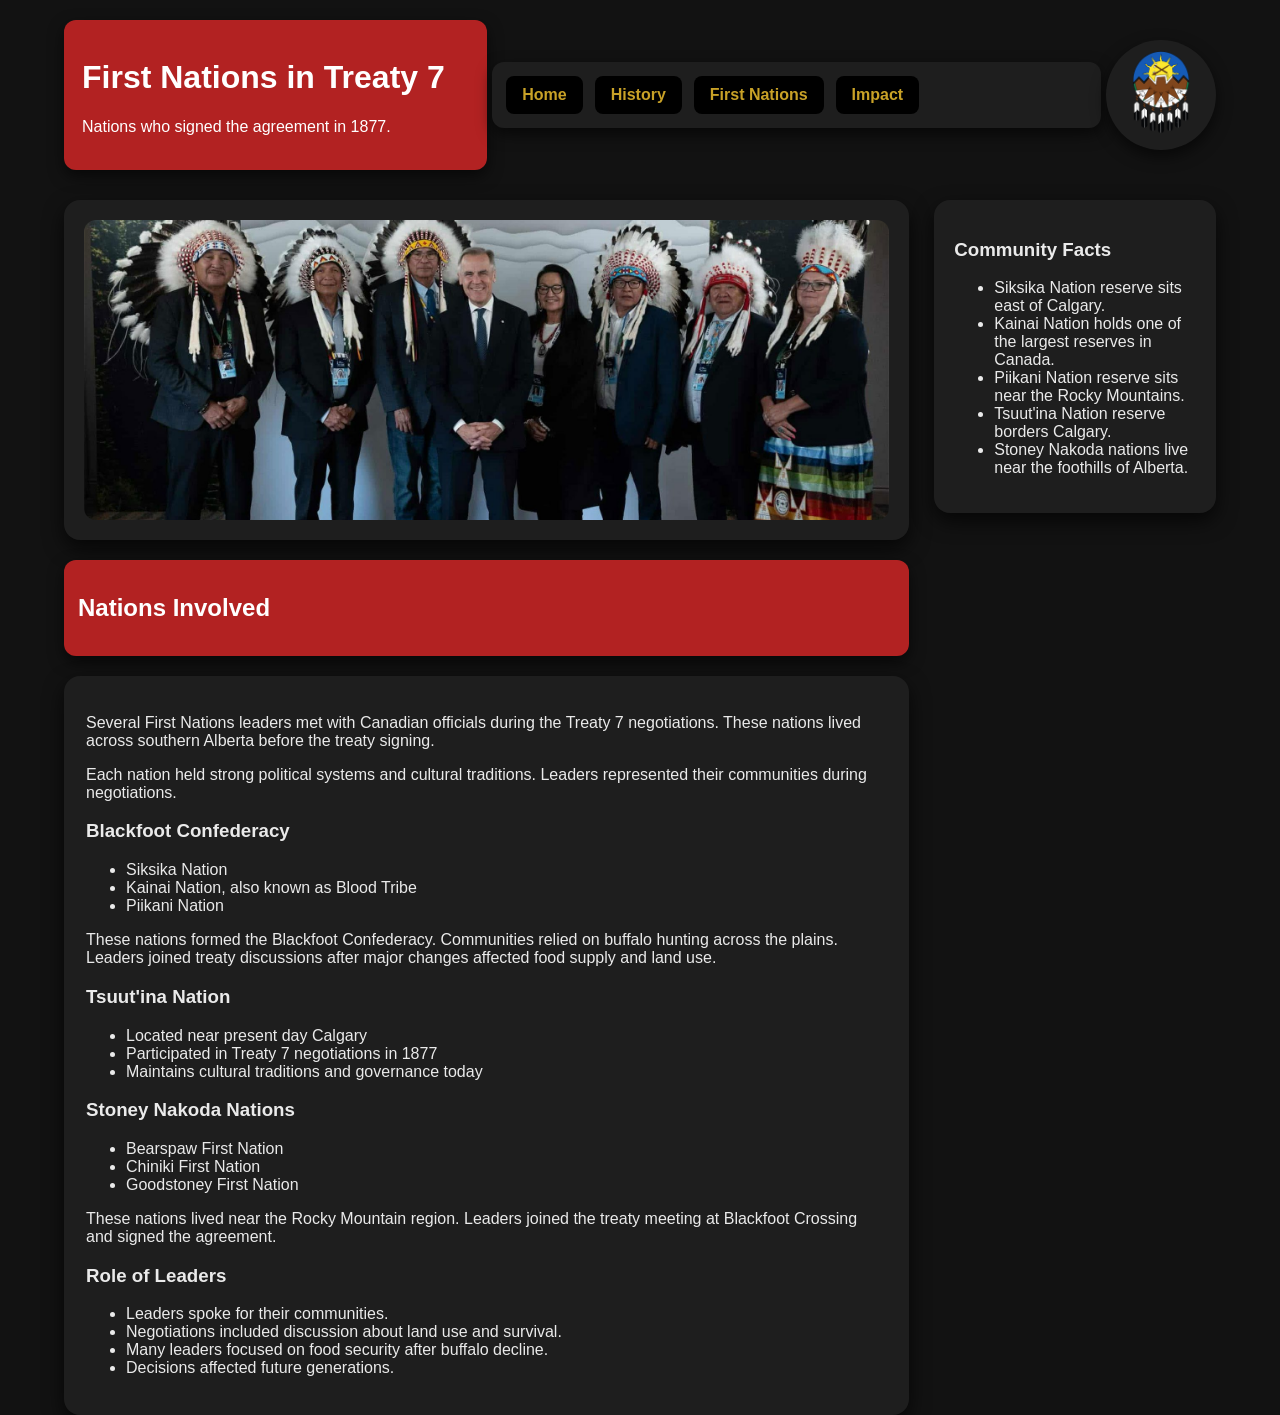
==== firstnations.html @ 76347c0f "hello" ====
<!DOCTYPE html>
<html>
<head>
    <title>Treaty 7 First Nations</title>
    <link rel="stylesheet" href="style-sheet.css">
    <style>
        .banner{
            height: 300px;
            margin-bottom: 20px;
        }
        </style>
</head>

<body>

<div class="container">

    <header class="top">

        <div class="heading">
            <h1>First Nations in Treaty 7</h1>
            <p>Nations who signed the agreement in 1877.</p>
        </div>

        <nav class="nav">
            <a href="index.html">Home</a>
            <a href="history.html">History</a>
            <a href="firstnations.html">First Nations</a>
            <a href="#">Impact</a>
        </nav>

        <div class="logo">
            <img src="images/treaty7logo.png" alt="Logo Image" id="logo">
        </div>

    </header>

    <div class="main">

        <div class="left">

            <div class="banner">
                <img src="images/treaty7leaders.jpg" alt="Banner Image" id="banner">
            </div>

            <div class="subheading">
                <h2>Nations Involved</h2>
            </div>

            <div class="info">

                <p>
                Several First Nations leaders met with Canadian officials during the Treaty 7 negotiations. 
                These nations lived across southern Alberta before the treaty signing.
                </p>

                <p>
                Each nation held strong political systems and cultural traditions. 
                Leaders represented their communities during negotiations.
                </p>

                <h3>Blackfoot Confederacy</h3>

                <ul>
                    <li>Siksika Nation</li>
                    <li>Kainai Nation, also known as Blood Tribe</li>
                    <li>Piikani Nation</li>
                </ul>

                <p>
                These nations formed the Blackfoot Confederacy. 
                Communities relied on buffalo hunting across the plains. 
                Leaders joined treaty discussions after major changes affected food supply and land use.
                </p>

                <h3>Tsuut'ina Nation</h3>

                <ul>
                    <li>Located near present day Calgary</li>
                    <li>Participated in Treaty 7 negotiations in 1877</li>
                    <li>Maintains cultural traditions and governance today</li>
                </ul>

                <h3>Stoney Nakoda Nations</h3>

                <ul>
                    <li>Bearspaw First Nation</li>
                    <li>Chiniki First Nation</li>
                    <li>Goodstoney First Nation</li>
                </ul>

                <p>
                These nations lived near the Rocky Mountain region. 
                Leaders joined the treaty meeting at Blackfoot Crossing and signed the agreement.
                </p>

                <h3>Role of Leaders</h3>

                <ul>
                    <li>Leaders spoke for their communities.</li>
                    <li>Negotiations included discussion about land use and survival.</li>
                    <li>Many leaders focused on food security after buffalo decline.</li>
                    <li>Decisions affected future generations.</li>
                </ul>

            </div>

        </div>

        <aside class="sidebar">

            <div class="funfacts">

                <h3>Community Facts</h3>

                <ul>
                    <li>Siksika Nation reserve sits east of Calgary.</li>
                    <li>Kainai Nation holds one of the largest reserves in Canada.</li>
                    <li>Piikani Nation reserve sits near the Rocky Mountains.</li>
                    <li>Tsuut'ina Nation reserve borders Calgary.</li>
                    <li>Stoney Nakoda nations live near the foothills of Alberta.</li>
                </ul>

            </div>

        </aside>

    </div>

</div>

</body>
</html>
---- style-sheet.css ----
body
{
    margin: 0;
    font-family: Arial, sans-serif;
    background-color: #121212;
    color: #EAEAEA;
}

.container
{
    width: 90%;
    margin: auto;
}

/* top layout */

.top
{
    display: flex;
    align-items: center;
    justify-content: space-between;
    margin-top: 20px;
}

.heading
{
    background-color: #B22222;
    color: white;
    padding: 18px;
    border-radius: 12px;
    box-shadow: 0 6px 15px rgba(0,0,0,0.6);
    flex: 2;
    transition: transform 0.3s;
}

.heading:hover
{
    transform: translateY(-3px);
}

/* navigation buttons */

.nav
{
    background-color: #1E1E1E;
    padding: 14px;
    border-radius: 12px;
    flex: 3;
    display: flex;
    gap: 12px;
    box-shadow: 0 6px 15px rgba(0,0,0,0.6);
    margin-left: 5px;
}

.nav a
{
    background-color: #000000;
    color: #C9A227;
    padding: 10px 16px;
    border-radius: 8px;
    text-decoration: none;
    font-weight: bold;
    transition: transform 0.2s, background-color 0.2s;
}

.nav a:hover
{
    background-color: #B22222;
    transform: scale(1.1);
    color: white;
}

/* logo */

.logo
{
    background-color: #1E1E1E;
    width: 110px;
    height: 110px;
    border-radius: 50%;
    display: flex;
    align-items: center;
    justify-content: center;
    box-shadow: 0 6px 15px rgba(0,0,0,0.6);
    transition: transform 0.3s;
    margin-left: 5px;
}
#logo
{
    width: 60px;
}

.logo:hover
{
    transform: scale(1.05);
}

.main{
        display: flex;
        margin-top: 30px;
    }

    .left{
        flex: 3;
    }

    .banner{
        background-color: #1E1E1E;
        height: 220px;
        border-radius: 16px;
        padding: 20px;
        margin-bottom: 25px;
        box-shadow: 0 8px 20px rgba(0,0,0,0.7);
        transition: transform 0.3s;
    }
    #banner{
        width: 100%;
        height: 100%;
        object-fit: cover;
        border-radius: 12px;
    }

    .banner:hover{
        transform: translateY(-4px);
    }

    .subheading{
        background-color: #B22222;
        color: white;
        padding: 14px;
        border-radius: 12px;
        margin-bottom: 20px;
        box-shadow: 0 6px 15px rgba(0,0,0,0.6);
    }

    .info{
        background-color: #1E1E1E;
        padding: 22px;
        border-radius: 16px;
        box-shadow: 0 8px 20px rgba(0,0,0,0.7);
    }

    /* sidebar */

    .sidebar{
        flex: 1;
        margin-left: 25px;
    }

    .funfacts{
        background-color: #1E1E1E;
        padding: 20px;
        border-radius: 16px;
        box-shadow: 0 8px 20px rgba(0,0,0,0.7);
        transition: transform 0.3s;
    }

    .funfacts:hover{
        transform: translateY(-4px);
    }
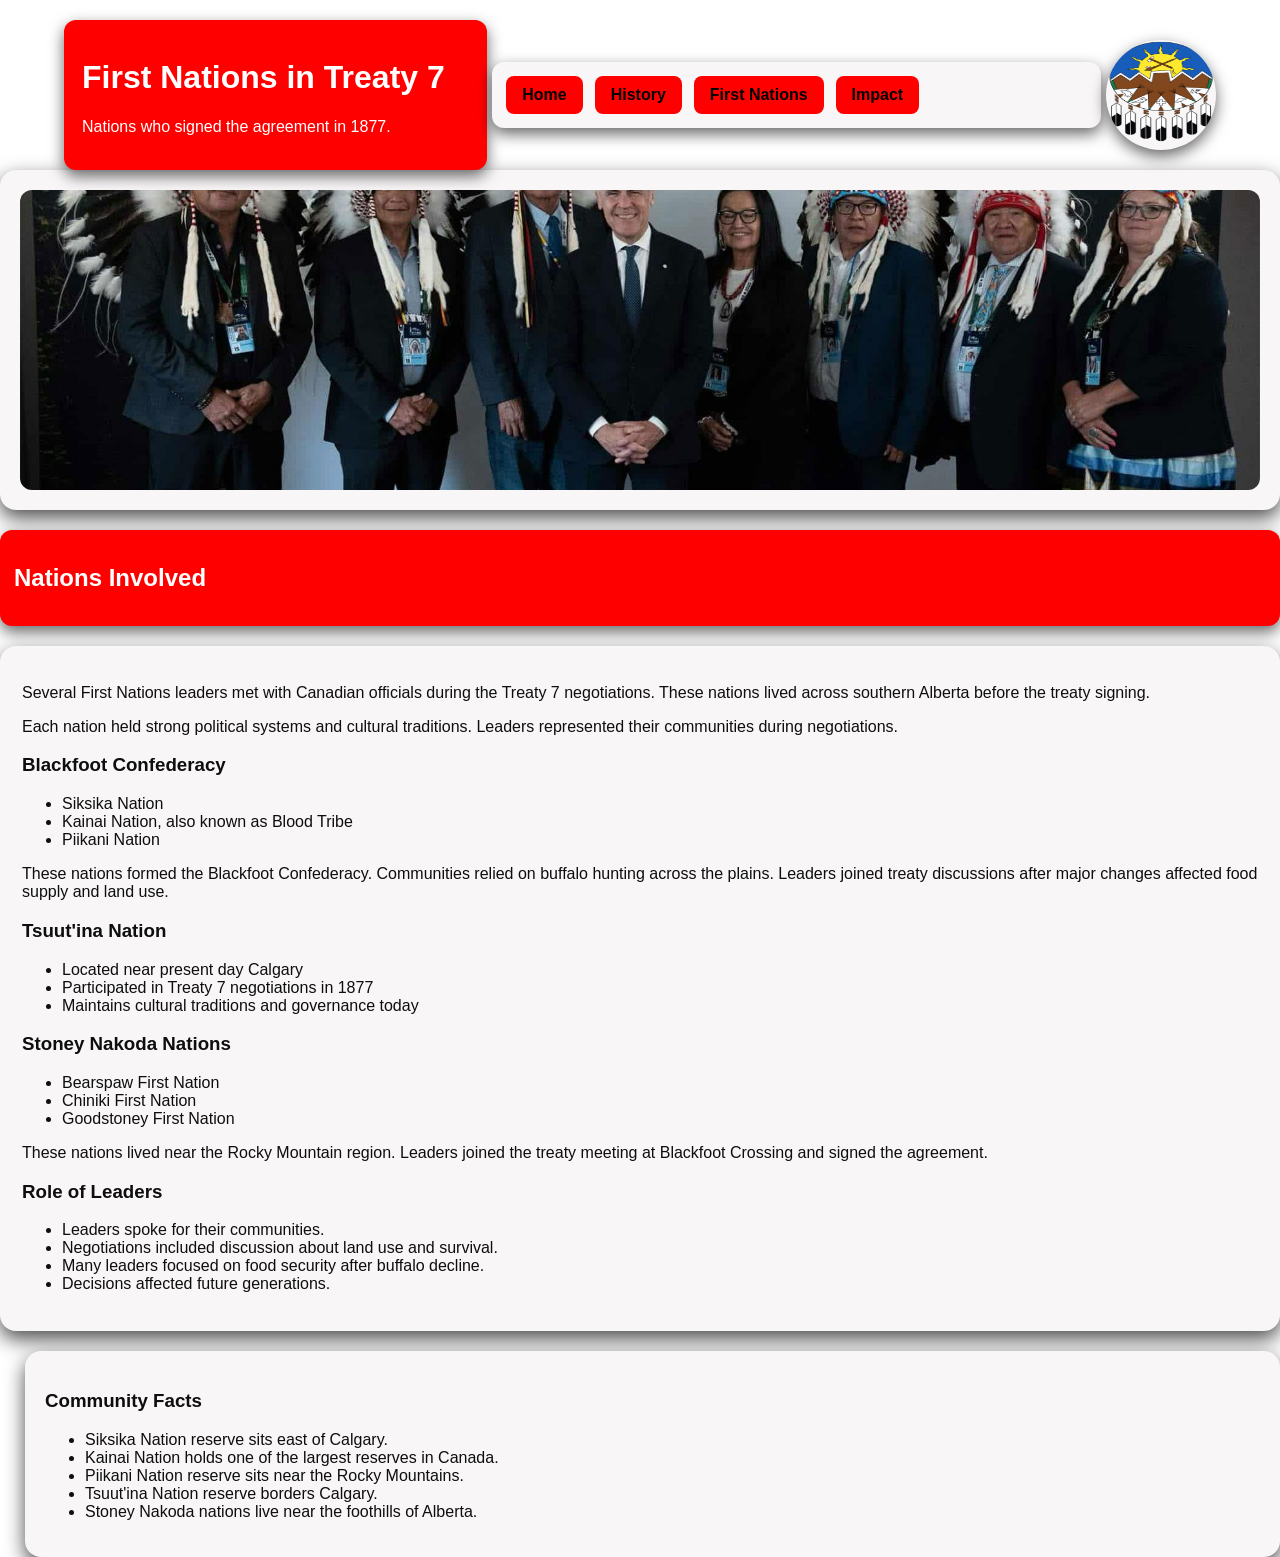
==== commit 7a29dbc0: "hardman's recomedation" ====
--- a/firstnations.html
+++ b/firstnations.html
@@ -1,133 +1,129 @@
-<!DOCTYPE html>
+<!doctype html>
 <html>
-<head>
+  <head>
+    <meta charset="UTF-8" />
+    <meta name="viewport" content="width=device-width, initial-scale=1.0" />
     <title>Treaty 7 First Nations</title>
-    <link rel="stylesheet" href="style-sheet.css">
+    <link rel="stylesheet" href="style-sheet.css" />
     <style>
-        .banner{
-            height: 300px;
-            margin-bottom: 20px;
-        }
-        </style>
-</head>
+      .banner {
+        height: 300px;
+        margin-bottom: 20px;
+      }
+    </style>
+  </head>
 
-<body>
-
-<div class="container">
-
-    <header class="top">
-
+  <body>
+    <div class="container">
+      <header class="top">
         <div class="heading">
-            <h1>First Nations in Treaty 7</h1>
-            <p>Nations who signed the agreement in 1877.</p>
+          <h1>First Nations in Treaty 7</h1>
+          <p>Nations who signed the agreement in 1877.</p>
         </div>
 
         <nav class="nav">
-            <a href="index.html">Home</a>
-            <a href="history.html">History</a>
-            <a href="firstnations.html">First Nations</a>
-            <a href="#">Impact</a>
+          <a href="index.html">Home</a>
+          <a href="history.html">History</a>
+          <a href="firstnations.html">First Nations</a>
+          <a href="#">Impact</a>
         </nav>
 
         <div class="logo">
-            <img src="images/treaty7logo.png" alt="Logo Image" id="logo">
+          <img src="images/treaty7logo.png" alt="Logo Image" id="logo" />
         </div>
+      </header>
 
-    </header>
+      <div class="main">
+        <div class="left">
+          <div class="banner">
+            <img
+              src="images/treaty7leaders.jpg"
+              alt="Banner Image"
+              id="banner" />
+          </div>
 
-    <div class="main">
+          <div class="subheading">
+            <h2>Nations Involved</h2>
+          </div>
 
-        <div class="left">
+          <div class="info">
+            <p>
+              Several First Nations leaders met with Canadian officials during
+              the Treaty 7 negotiations. These nations lived across southern
+              Alberta before the treaty signing.
+            </p>
 
-            <div class="banner">
-                <img src="images/treaty7leaders.jpg" alt="Banner Image" id="banner">
-            </div>
+            <p>
+              Each nation held strong political systems and cultural traditions.
+              Leaders represented their communities during negotiations.
+            </p>
 
-            <div class="subheading">
-                <h2>Nations Involved</h2>
-            </div>
+            <h3>Blackfoot Confederacy</h3>
 
-            <div class="info">
+            <ul>
+              <li>Siksika Nation</li>
+              <li>Kainai Nation, also known as Blood Tribe</li>
+              <li>Piikani Nation</li>
+            </ul>
 
-                <p>
-                Several First Nations leaders met with Canadian officials during the Treaty 7 negotiations. 
-                These nations lived across southern Alberta before the treaty signing.
-                </p>
+            <p>
+              These nations formed the Blackfoot Confederacy. Communities relied
+              on buffalo hunting across the plains. Leaders joined treaty
+              discussions after major changes affected food supply and land use.
+            </p>
 
-                <p>
-                Each nation held strong political systems and cultural traditions. 
-                Leaders represented their communities during negotiations.
-                </p>
+            <h3>Tsuut'ina Nation</h3>
 
-                <h3>Blackfoot Confederacy</h3>
+            <ul>
+              <li>Located near present day Calgary</li>
+              <li>Participated in Treaty 7 negotiations in 1877</li>
+              <li>Maintains cultural traditions and governance today</li>
+            </ul>
 
-                <ul>
-                    <li>Siksika Nation</li>
-                    <li>Kainai Nation, also known as Blood Tribe</li>
-                    <li>Piikani Nation</li>
-                </ul>
+            <h3>Stoney Nakoda Nations</h3>
 
-                <p>
-                These nations formed the Blackfoot Confederacy. 
-                Communities relied on buffalo hunting across the plains. 
-                Leaders joined treaty discussions after major changes affected food supply and land use.
-                </p>
+            <ul>
+              <li>Bearspaw First Nation</li>
+              <li>Chiniki First Nation</li>
+              <li>Goodstoney First Nation</li>
+            </ul>
 
-                <h3>Tsuut'ina Nation</h3>
+            <p>
+              These nations lived near the Rocky Mountain region. Leaders joined
+              the treaty meeting at Blackfoot Crossing and signed the agreement.
+            </p>
 
-                <ul>
-                    <li>Located near present day Calgary</li>
-                    <li>Participated in Treaty 7 negotiations in 1877</li>
-                    <li>Maintains cultural traditions and governance today</li>
-                </ul>
+            <h3>Role of Leaders</h3>
 
-                <h3>Stoney Nakoda Nations</h3>
-
-                <ul>
-                    <li>Bearspaw First Nation</li>
-                    <li>Chiniki First Nation</li>
-                    <li>Goodstoney First Nation</li>
-                </ul>
-
-                <p>
-                These nations lived near the Rocky Mountain region. 
-                Leaders joined the treaty meeting at Blackfoot Crossing and signed the agreement.
-                </p>
-
-                <h3>Role of Leaders</h3>
-
-                <ul>
-                    <li>Leaders spoke for their communities.</li>
-                    <li>Negotiations included discussion about land use and survival.</li>
-                    <li>Many leaders focused on food security after buffalo decline.</li>
-                    <li>Decisions affected future generations.</li>
-                </ul>
-
-            </div>
-
+            <ul>
+              <li>Leaders spoke for their communities.</li>
+              <li>
+                Negotiations included discussion about land use and survival.
+              </li>
+              <li>
+                Many leaders focused on food security after buffalo decline.
+              </li>
+              <li>Decisions affected future generations.</li>
+            </ul>
+          </div>
         </div>
 
         <aside class="sidebar">
+          <div class="funfacts">
+            <h3>Community Facts</h3>
 
-            <div class="funfacts">
-
-                <h3>Community Facts</h3>
-
-                <ul>
-                    <li>Siksika Nation reserve sits east of Calgary.</li>
-                    <li>Kainai Nation holds one of the largest reserves in Canada.</li>
-                    <li>Piikani Nation reserve sits near the Rocky Mountains.</li>
-                    <li>Tsuut'ina Nation reserve borders Calgary.</li>
-                    <li>Stoney Nakoda nations live near the foothills of Alberta.</li>
-                </ul>
-
-            </div>
-
+            <ul>
+              <li>Siksika Nation reserve sits east of Calgary.</li>
+              <li>
+                Kainai Nation holds one of the largest reserves in Canada.
+              </li>
+              <li>Piikani Nation reserve sits near the Rocky Mountains.</li>
+              <li>Tsuut'ina Nation reserve borders Calgary.</li>
+              <li>Stoney Nakoda nations live near the foothills of Alberta.</li>
+            </ul>
+          </div>
         </aside>
-
+      </div>
     </div>
-
-</div>
-
-</body>
+  </body>
 </html>
--- a/style-sheet.css
+++ b/style-sheet.css
@@ -1,161 +1,175 @@
-body
-{
-    margin: 0;
-    font-family: Arial, sans-serif;
-    background-color: #121212;
-    color: #EAEAEA;
+/* Reset default browser margin and set global styles */
+body {
+  margin: 0; /* Removes default page margin */
+  font-family: Arial, sans-serif; /* Sets the font for the whole site */
+  background-color: oklch(
+    100% 0.00011 271.152
+  ); /* Dark background for night mode look */
+  color: #0e0e0e; /* Light text color for contrast */
 }
 
-.container
-{
-    width: 90%;
-    margin: auto;
+/* Main page container */
+header,
+main {
+  width: 90%; /* Makes content slightly narrower than full screen */
+  margin: auto; /* Centers the container horizontally */
 }
 
-/* top layout */
+/* ===== TOP SECTION LAYOUT ===== */
 
-.top
-{
-    display: flex;
-    align-items: center;
-    justify-content: space-between;
-    margin-top: 20px;
+.top {
+  display: flex; /* Uses flexbox layout */
+  align-items: center; /* Vertically centers items */
+  justify-content: space-between; /* Spaces items evenly */
+  margin-top: 20px; /* Adds space above the top section */
 }
 
-.heading
-{
-    background-color: #B22222;
-    color: white;
-    padding: 18px;
-    border-radius: 12px;
-    box-shadow: 0 6px 15px rgba(0,0,0,0.6);
-    flex: 2;
-    transition: transform 0.3s;
+/* Website title/header box */
+.heading {
+  background-color: #ff0000; /* Dark red background */
+  color: white; /* White text */
+  padding: 18px; /* Space inside the box */
+  border-radius: 12px; /* Rounded corners */
+  box-shadow: 0 6px 15px rgba(0, 0, 0, 0.6); /* Shadow for depth */
+  flex: 2; /* Takes 2 parts of the flex layout */
+  transition: transform 0.3s; /* Smooth hover animation */
 }
 
-.heading:hover
-{
-    transform: translateY(-3px);
+/* Small hover lift effect */
+.heading:hover {
+  transform: translateY(-3px); /* Moves box slightly upward */
 }
 
-/* navigation buttons */
+/* ===== NAVIGATION BAR ===== */
 
-.nav
-{
-    background-color: #1E1E1E;
-    padding: 14px;
-    border-radius: 12px;
-    flex: 3;
-    display: flex;
-    gap: 12px;
-    box-shadow: 0 6px 15px rgba(0,0,0,0.6);
-    margin-left: 5px;
+.nav {
+  background-color: #f8f6f6; /* Dark grey background */
+  padding: 14px; /* Space inside nav bar */
+  border-radius: 12px; /* Rounded corners */
+  flex: 3; /* Takes more space than heading */
+  display: flex; /* Flex layout for buttons */
+  gap: 12px; /* Space between buttons */
+  box-shadow: 0 6px 15px rgba(0, 0, 0, 0.6); /* Shadow */
+  margin-left: 5px; /* Small gap from heading */
 }
 
-.nav a
-{
-    background-color: #000000;
-    color: #C9A227;
-    padding: 10px 16px;
-    border-radius: 8px;
-    text-decoration: none;
-    font-weight: bold;
-    transition: transform 0.2s, background-color 0.2s;
+/* Navigation links styled like buttons */
+.nav a {
+  background-color: #ff0000; /* Black button background */
+  color: #000000; /* Gold text color */
+  padding: 10px 16px; /* Button size */
+  border-radius: 8px; /* Rounded button edges */
+  text-decoration: none; /* Removes underline */
+  font-weight: bold; /* Bold text */
+  transition:
+    transform 0.2s,
+    background-color 0.2s; /* Smooth animation */
 }
 
-.nav a:hover
-{
-    background-color: #B22222;
-    transform: scale(1.1);
-    color: white;
+/* Button hover effect */
+.nav a:hover {
+  background-color: #b22222; /* Turns red on hover */
+  transform: scale(1.1); /* Slight enlargement */
+  color: rgb(255, 255, 255); /* Text turns white */
 }
 
-/* logo */
+/* ===== LOGO STYLING ===== */
 
-.logo
-{
-    background-color: #1E1E1E;
-    width: 110px;
-    height: 110px;
-    border-radius: 50%;
-    display: flex;
-    align-items: center;
-    justify-content: center;
-    box-shadow: 0 6px 15px rgba(0,0,0,0.6);
-    transition: transform 0.3s;
-    margin-left: 5px;
-}
-#logo
-{
-    width: 60px;
+#logo {
+  background-color: #f8f6f6; /* Dark circle background */
+  width: 110px; /* Circle width */
+  height: 110px; /* Circle height */
+  border-radius: 50%; /* Makes it a circle */
+  display: flex; /* Flexbox for centering logo */
+  align-items: center; /* Vertical center */
+  justify-content: center; /* Horizontal center */
+  box-shadow: 0 6px 15px rgba(0, 0, 0, 0.6); /* Shadow */
+  transition: transform 0.3s; /* Smooth hover animation */
+  margin-left: 5px; /* Space from nav */
 }
 
-.logo:hover
-{
-    transform: scale(1.05);
+/* Actual image inside logo circle */
+#logo img {
+  width: 60px; /* Logo image size */
 }
 
-.main{
-        display: flex;
-        margin-top: 30px;
-    }
+/* Logo hover effect */
+#logo:hover {
+  transform: scale(1.05); /* Slight zoom when hovered */
+}
 
-    .left{
-        flex: 3;
-    }
+/* ===== MAIN CONTENT LAYOUT ===== */
 
-    .banner{
-        background-color: #1E1E1E;
-        height: 220px;
-        border-radius: 16px;
-        padding: 20px;
-        margin-bottom: 25px;
-        box-shadow: 0 8px 20px rgba(0,0,0,0.7);
-        transition: transform 0.3s;
-    }
-    #banner{
-        width: 100%;
-        height: 100%;
-        object-fit: cover;
-        border-radius: 12px;
-    }
+main {
+  display: flex; /* Creates two-column layout */
+  margin-top: 30px; /* Space above main content */
+}
 
-    .banner:hover{
-        transform: translateY(-4px);
-    }
+/* Left content area */
+.left {
+  flex: 3; /* Takes most of the page width */
+}
 
-    .subheading{
-        background-color: #B22222;
-        color: white;
-        padding: 14px;
-        border-radius: 12px;
-        margin-bottom: 20px;
-        box-shadow: 0 6px 15px rgba(0,0,0,0.6);
-    }
+/* Banner section */
+.banner {
+  background-color: #f8f6f6; /* Dark background */
+  height: 220px; /* Fixed height */
+  border-radius: 16px; /* Rounded corners */
+  padding: 20px; /* Space inside */
+  margin-bottom: 25px; /* Space below banner */
+  box-shadow: 0 8px 20px rgba(0, 0, 0, 0.7); /* Deep shadow */
+  transition: transform 0.3s; /* Hover animation */
+}
 
-    .info{
-        background-color: #1E1E1E;
-        padding: 22px;
-        border-radius: 16px;
-        box-shadow: 0 8px 20px rgba(0,0,0,0.7);
-    }
+/* Banner image settings */
+#banner {
+  width: 100%; /* Makes image fill container */
+  height: 100%; /* Matches container height */
+  object-fit: cover; /* Crops image properly */
+  border-radius: 12px; /* Rounded edges */
+}
 
-    /* sidebar */
+/* Banner hover effect */
+.banner:hover {
+  transform: translateY(-4px); /* Slight lift */
+}
 
-    .sidebar{
-        flex: 1;
-        margin-left: 25px;
-    }
+/* Subheading boxes */
+.subheading {
+  background-color: #ff0000; /* Red header */
+  color: white; /* White text */
+  padding: 14px; /* Inner spacing */
+  border-radius: 12px; /* Rounded edges */
+  margin-bottom: 20px; /* Space below */
+  box-shadow: 0 6px 15px rgba(0, 0, 0, 0.6); /* Shadow */
+}
 
-    .funfacts{
-        background-color: #1E1E1E;
-        padding: 20px;
-        border-radius: 16px;
-        box-shadow: 0 8px 20px rgba(0,0,0,0.7);
-        transition: transform 0.3s;
-    }
+/* Information content section */
+.info {
+  background-color: #f8f6f6; /* Dark background */
+  padding: 22px; /* Inner spacing */
+  border-radius: 16px; /* Rounded edges */
+  box-shadow: 0 8px 20px rgba(0, 0, 0, 0.7); /* Shadow for depth */
+  margin-bottom: 20px;
+}
 
-    .funfacts:hover{
-        transform: translateY(-4px);
-    }
+/* ===== SIDEBAR ===== */
 
+.sidebar {
+  flex: 1; /* Smaller column on the right */
+  margin-left: 25px; /* Space between main content and sidebar */
+}
+
+/* Fun facts card */
+.funfacts {
+  background-color: #f8f6f6; /* Dark background */
+  padding: 20px; /* Inner spacing */
+  border-radius: 16px; /* Rounded corners */
+  box-shadow: 0 8px 20px rgba(0, 0, 0, 0.7); /* Shadow */
+  transition: transform 0.3s; /* Hover animation */
+}
+
+/* Fun facts hover effect */
+.funfacts:hover {
+  transform: translateY(-4px); /* Slight lift */
+}
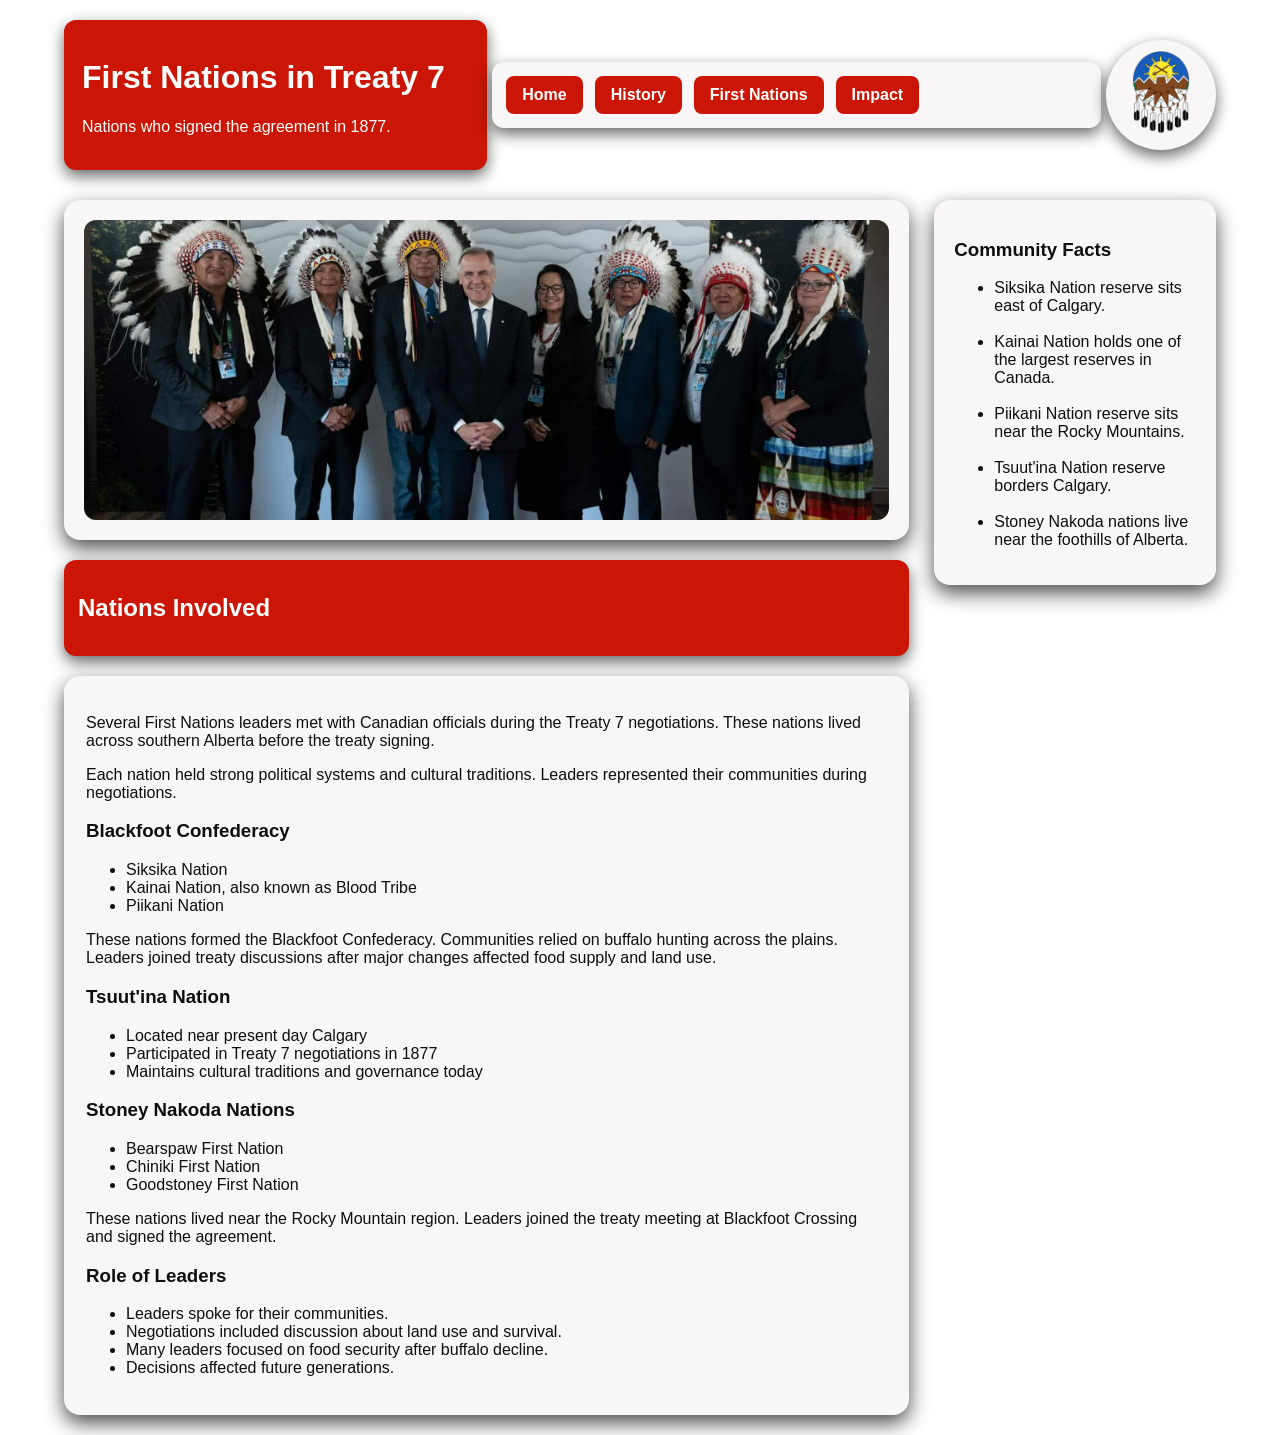
==== commit 35a3a82f: "new fixes" ====
--- a/firstnations.html
+++ b/firstnations.html
@@ -4,7 +4,7 @@
     <meta charset="UTF-8" />
     <meta name="viewport" content="width=device-width, initial-scale=1.0" />
     <title>Treaty 7 First Nations</title>
-    <link rel="stylesheet" href="style-sheet.css" />
+    <link rel="stylesheet" href="styling/style-sheet.css" />
     <style>
       .banner {
         height: 300px;
@@ -14,116 +14,110 @@
   </head>
 
   <body>
-    <div class="container">
-      <header class="top">
-        <div class="heading">
-          <h1>First Nations in Treaty 7</h1>
-          <p>Nations who signed the agreement in 1877.</p>
+    <header class="top">
+      <div class="heading">
+        <h1>First Nations in Treaty 7</h1>
+        <p>Nations who signed the agreement in 1877.</p>
+      </div>
+
+      <nav class="nav">
+        <a href="index.html">Home</a>
+        <a href="history.html">History</a>
+        <a href="firstnations.html">First Nations</a>
+        <a href="#">Impact</a>
+      </nav>
+      <div id="logo">
+        <img src="images/treaty7logo.png" alt="Logo Image" />
+      </div>
+    </header>
+    <main>
+      <section class="left">
+        <div class="banner">
+          <img src="images/treaty7leaders.jpg" alt="Banner Image" id="banner" />
         </div>
 
-        <nav class="nav">
-          <a href="index.html">Home</a>
-          <a href="history.html">History</a>
-          <a href="firstnations.html">First Nations</a>
-          <a href="#">Impact</a>
-        </nav>
-
-        <div class="logo">
-          <img src="images/treaty7logo.png" alt="Logo Image" id="logo" />
-        </div>
-      </header>
-
-      <div class="main">
-        <div class="left">
-          <div class="banner">
-            <img
-              src="images/treaty7leaders.jpg"
-              alt="Banner Image"
-              id="banner" />
-          </div>
-
-          <div class="subheading">
-            <h2>Nations Involved</h2>
-          </div>
-
-          <div class="info">
-            <p>
-              Several First Nations leaders met with Canadian officials during
-              the Treaty 7 negotiations. These nations lived across southern
-              Alberta before the treaty signing.
-            </p>
-
-            <p>
-              Each nation held strong political systems and cultural traditions.
-              Leaders represented their communities during negotiations.
-            </p>
-
-            <h3>Blackfoot Confederacy</h3>
-
-            <ul>
-              <li>Siksika Nation</li>
-              <li>Kainai Nation, also known as Blood Tribe</li>
-              <li>Piikani Nation</li>
-            </ul>
-
-            <p>
-              These nations formed the Blackfoot Confederacy. Communities relied
-              on buffalo hunting across the plains. Leaders joined treaty
-              discussions after major changes affected food supply and land use.
-            </p>
-
-            <h3>Tsuut'ina Nation</h3>
-
-            <ul>
-              <li>Located near present day Calgary</li>
-              <li>Participated in Treaty 7 negotiations in 1877</li>
-              <li>Maintains cultural traditions and governance today</li>
-            </ul>
-
-            <h3>Stoney Nakoda Nations</h3>
-
-            <ul>
-              <li>Bearspaw First Nation</li>
-              <li>Chiniki First Nation</li>
-              <li>Goodstoney First Nation</li>
-            </ul>
-
-            <p>
-              These nations lived near the Rocky Mountain region. Leaders joined
-              the treaty meeting at Blackfoot Crossing and signed the agreement.
-            </p>
-
-            <h3>Role of Leaders</h3>
-
-            <ul>
-              <li>Leaders spoke for their communities.</li>
-              <li>
-                Negotiations included discussion about land use and survival.
-              </li>
-              <li>
-                Many leaders focused on food security after buffalo decline.
-              </li>
-              <li>Decisions affected future generations.</li>
-            </ul>
-          </div>
+        <div class="subheading">
+          <h2>Nations Involved</h2>
         </div>
 
-        <aside class="sidebar">
-          <div class="funfacts">
-            <h3>Community Facts</h3>
+        <div class="info">
+          <p>
+            Several First Nations leaders met with Canadian officials during the
+            Treaty 7 negotiations. These nations lived across southern Alberta
+            before the treaty signing.
+          </p>
 
-            <ul>
-              <li>Siksika Nation reserve sits east of Calgary.</li>
-              <li>
-                Kainai Nation holds one of the largest reserves in Canada.
-              </li>
-              <li>Piikani Nation reserve sits near the Rocky Mountains.</li>
-              <li>Tsuut'ina Nation reserve borders Calgary.</li>
-              <li>Stoney Nakoda nations live near the foothills of Alberta.</li>
-            </ul>
-          </div>
-        </aside>
-      </div>
-    </div>
+          <p>
+            Each nation held strong political systems and cultural traditions.
+            Leaders represented their communities during negotiations.
+          </p>
+
+          <h3>Blackfoot Confederacy</h3>
+
+          <ul>
+            <li>Siksika Nation</li>
+            <li>Kainai Nation, also known as Blood Tribe</li>
+            <li>Piikani Nation</li>
+          </ul>
+
+          <p>
+            These nations formed the Blackfoot Confederacy. Communities relied
+            on buffalo hunting across the plains. Leaders joined treaty
+            discussions after major changes affected food supply and land use.
+          </p>
+
+          <h3>Tsuut'ina Nation</h3>
+
+          <ul>
+            <li>Located near present day Calgary</li>
+            <li>Participated in Treaty 7 negotiations in 1877</li>
+            <li>Maintains cultural traditions and governance today</li>
+          </ul>
+
+          <h3>Stoney Nakoda Nations</h3>
+
+          <ul>
+            <li>Bearspaw First Nation</li>
+            <li>Chiniki First Nation</li>
+            <li>Goodstoney First Nation</li>
+          </ul>
+
+          <p>
+            These nations lived near the Rocky Mountain region. Leaders joined
+            the treaty meeting at Blackfoot Crossing and signed the agreement.
+          </p>
+
+          <h3>Role of Leaders</h3>
+
+          <ul>
+            <li>Leaders spoke for their communities.</li>
+            <li>
+              Negotiations included discussion about land use and survival.
+            </li>
+            <li>
+              Many leaders focused on food security after buffalo decline.
+            </li>
+            <li>Decisions affected future generations.</li>
+          </ul>
+        </div>
+      </section>
+      <aside class="sidebar">
+        <div class="funfacts">
+          <h3>Community Facts</h3>
+
+          <ul>
+            <li>Siksika Nation reserve sits east of Calgary.</li>
+            <br />
+            <li>Kainai Nation holds one of the largest reserves in Canada.</li>
+            <br />
+            <li>Piikani Nation reserve sits near the Rocky Mountains.</li>
+            <br />
+            <li>Tsuut'ina Nation reserve borders Calgary.</li>
+            <br />
+            <li>Stoney Nakoda nations live near the foothills of Alberta.</li>
+          </ul>
+        </div>
+      </aside>
+    </main>
   </body>
 </html>
--- a/styling/style-sheet.css
+++ b/styling/style-sheet.css
@@ -0,0 +1,175 @@
+/* Reset default browser margin and set global styles */
+body {
+  margin: 0; /* Removes default page margin */
+  font-family: Arial, sans-serif; /* Sets the font for the whole site */
+  background-color: oklch(
+    100% 0.00011 271.152
+  ); /* Dark background for night mode look */
+  color: #0e0e0e; /* Light text color for contrast */
+}
+
+/* Main page container */
+header,
+main {
+  width: 90%; /* Makes content slightly narrower than full screen */
+  margin: auto; /* Centers the container horizontally */
+}
+
+/* ===== TOP SECTION LAYOUT ===== */
+
+.top {
+  display: flex; /* Uses flexbox layout */
+  align-items: center; /* Vertically centers items */
+  justify-content: space-between; /* Spaces items evenly */
+  margin-top: 20px; /* Adds space above the top section */
+}
+
+/* Website title/header box */
+.heading {
+  background-color: #cb1605; /* Dark red background */
+  color: white; /* White text */
+  padding: 18px; /* Space inside the box */
+  border-radius: 12px; /* Rounded corners */
+  box-shadow: 0 6px 15px rgba(0, 0, 0, 0.6); /* Shadow for depth */
+  flex: 2; /* Takes 2 parts of the flex layout */
+  transition: transform 0.3s; /* Smooth hover animation */
+}
+
+/* Small hover lift effect */
+.heading:hover {
+  transform: translateY(-3px); /* Moves box slightly upward */
+}
+
+/* ===== NAVIGATION BAR ===== */
+
+.nav {
+  background-color: #f8f6f6; /* Dark grey background */
+  padding: 14px; /* Space inside nav bar */
+  border-radius: 12px; /* Rounded corners */
+  flex: 3; /* Takes more space than heading */
+  display: flex; /* Flex layout for buttons */
+  gap: 12px; /* Space between buttons */
+  box-shadow: 0 6px 15px rgba(0, 0, 0, 0.6); /* Shadow */
+  margin-left: 5px; /* Small gap from heading */
+}
+
+/* Navigation links styled like buttons */
+.nav a {
+  background-color: #cb1605; /* Dark red button background */
+  color: #ffffff; /* White text color */
+  padding: 10px 16px; /* Button size */
+  border-radius: 8px; /* Rounded button edges */
+  text-decoration: none; /* Removes underline */
+  font-weight: bold; /* Bold text */
+  transition:
+    transform 0.2s,
+    background-color 0.2s; /* Smooth animation */
+}
+
+/* Button hover effect */
+.nav a:hover {
+  background-color: #961c1c; /* Turns red on hover */
+  transform: scale(1.1); /* Slight enlargement */
+  color: rgb(255, 255, 255); /* Text turns white */
+}
+
+/* ===== LOGO STYLING ===== */
+
+#logo {
+  background-color: #f8f6f6; /* Dark circle background */
+  width: 110px; /* Circle width */
+  height: 110px; /* Circle height */
+  border-radius: 50%; /* Makes it a circle */
+  display: flex; /* Flexbox for centering logo */
+  align-items: center; /* Vertical center */
+  justify-content: center; /* Horizontal center */
+  box-shadow: 0 6px 15px rgba(0, 0, 0, 0.6); /* Shadow */
+  transition: transform 0.3s; /* Smooth hover animation */
+  margin-left: 5px; /* Space from nav */
+}
+
+/* Actual image inside logo circle */
+#logo img {
+  width: 60px; /* Logo image size */
+}
+
+/* Logo hover effect */
+#logo:hover {
+  transform: scale(1.05); /* Slight zoom when hovered */
+}
+
+/* ===== MAIN CONTENT LAYOUT ===== */
+
+main {
+  display: flex; /* Creates two-column layout */
+  margin-top: 30px; /* Space above main content */
+}
+
+/* Left content area */
+.left {
+  flex: 3; /* Takes most of the page width */
+}
+
+/* Banner section */
+.banner {
+  background-color: #f8f6f6; /* Dark background */
+  height: 220px; /* Fixed height */
+  border-radius: 16px; /* Rounded corners */
+  padding: 20px; /* Space inside */
+  margin-bottom: 25px; /* Space below banner */
+  box-shadow: 0 8px 20px rgba(0, 0, 0, 0.7); /* Deep shadow */
+  transition: transform 0.3s; /* Hover animation */
+}
+
+/* Banner image settings */
+#banner {
+  width: 100%; /* Makes image fill container */
+  height: 100%; /* Matches container height */
+  object-fit: cover; /* Crops image properly */
+  border-radius: 12px; /* Rounded edges */
+}
+
+/* Banner hover effect */
+.banner:hover {
+  transform: translateY(-4px); /* Slight lift */
+}
+
+/* Subheading boxes */
+.subheading {
+  background-color: #cb1605; /* Red header */
+  color: white; /* White text */
+  padding: 14px; /* Inner spacing */
+  border-radius: 12px; /* Rounded edges */
+  margin-bottom: 20px; /* Space below */
+  box-shadow: 0 6px 15px rgba(0, 0, 0, 0.6); /* Shadow */
+}
+
+/* Information content section */
+.info {
+  background-color: #f8f6f6; /* Dark background */
+  padding: 22px; /* Inner spacing */
+  border-radius: 16px; /* Rounded edges */
+  box-shadow: 0 8px 20px rgba(0, 0, 0, 0.7); /* Shadow for depth */
+  margin-bottom: 20px;
+}
+
+/* ===== SIDEBAR ===== */
+
+.sidebar {
+  flex: 1; /* Smaller column on the right */
+  margin-left: 25px; /* Space between main content and sidebar */
+}
+
+/* Fun facts card */
+.funfacts {
+  background-color: #f8f6f6; /* Dark background */
+  padding: 20px; /* Inner spacing */
+  border-radius: 16px; /* Rounded corners */
+  box-shadow: 0 8px 20px rgba(0, 0, 0, 0.7); /* Shadow */
+  transition: transform 0.3s; /* Hover animation */
+}
+
+/* Fun facts hover effect */
+.funfacts:hover {
+  transform: translateY(-4px); /* Slight lift */
+}
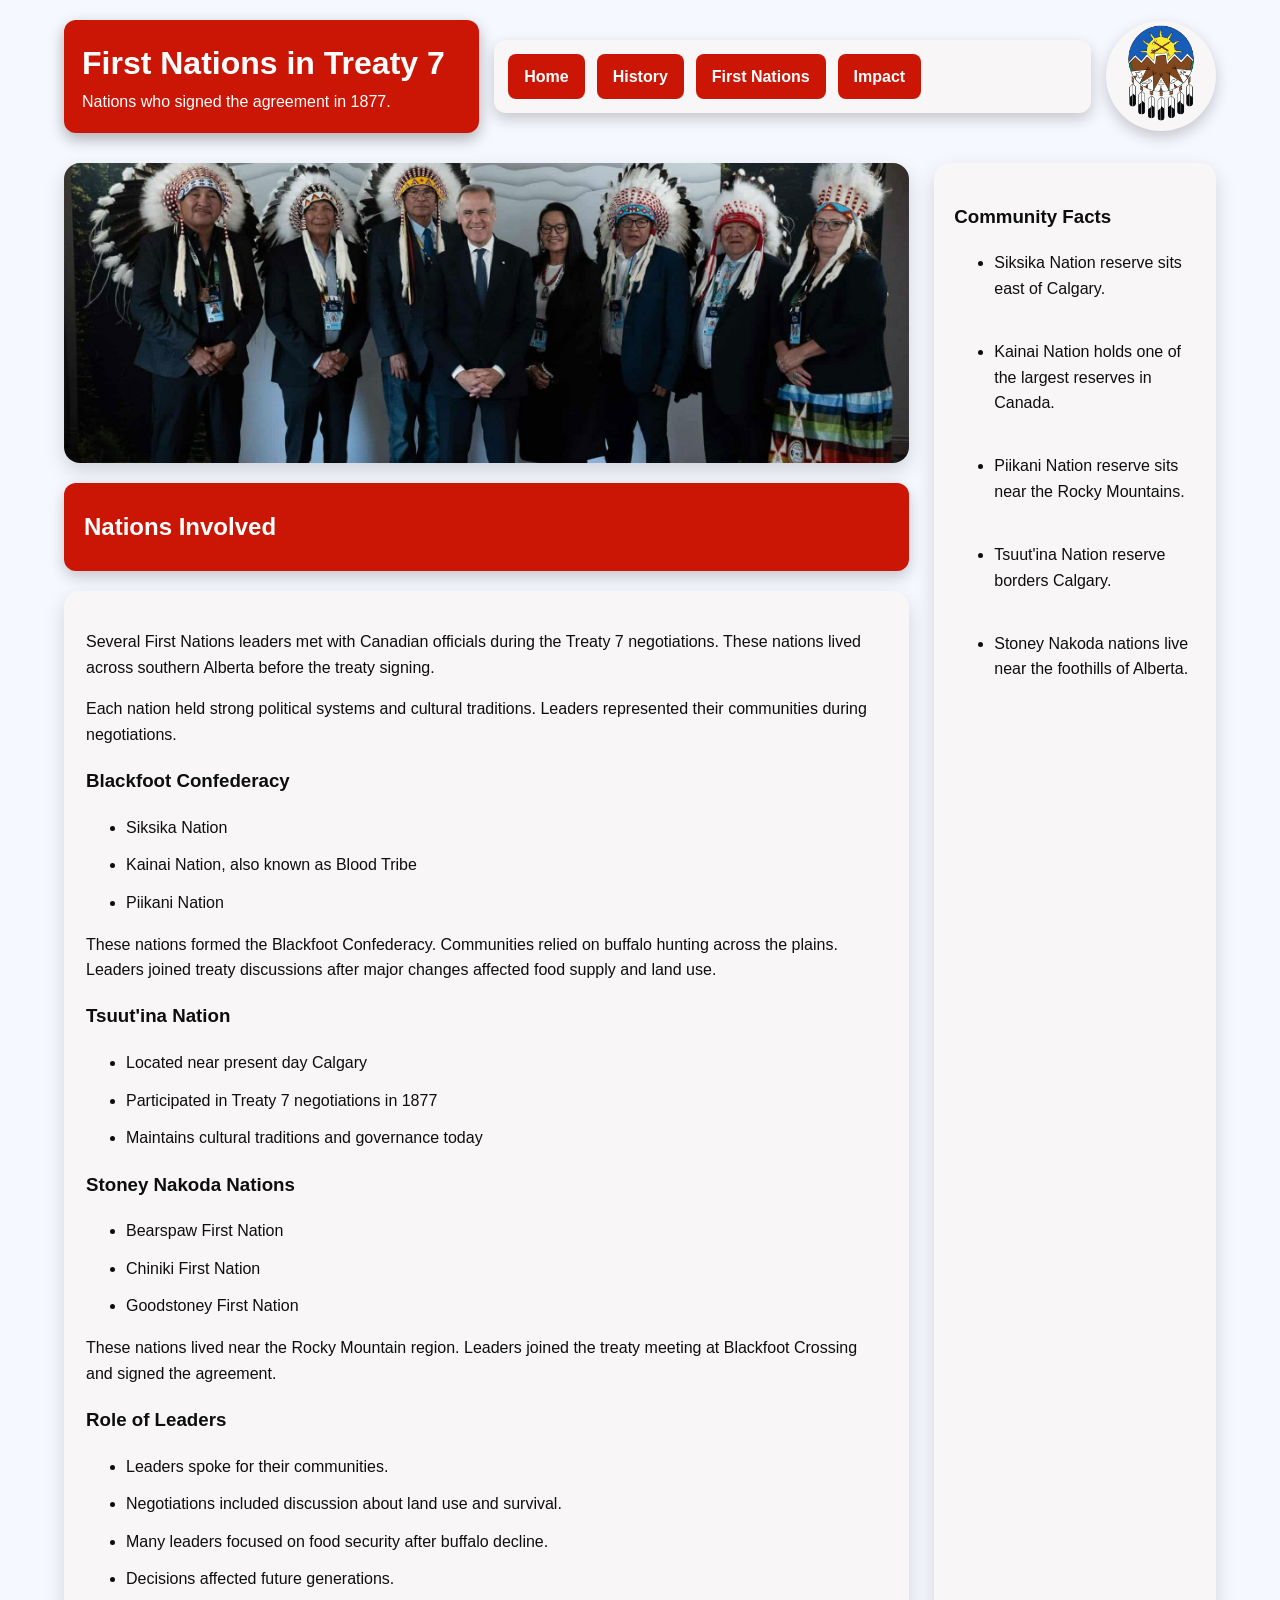
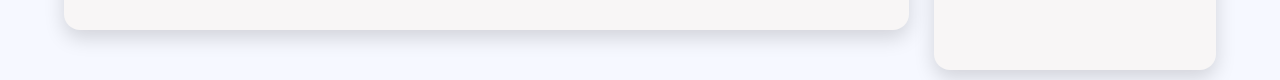
==== commit 7f6cfdfb: "Update navigation links and enhance impact page content" ====
--- a/firstnations.html
+++ b/firstnations.html
@@ -24,7 +24,7 @@
         <a href="index.html">Home</a>
         <a href="history.html">History</a>
         <a href="firstnations.html">First Nations</a>
-        <a href="#">Impact</a>
+        <a href="impact.html">Impact</a>
       </nav>
       <div id="logo">
         <img src="images/treaty7logo.png" alt="Logo Image" />
--- a/styling/style-sheet.css
+++ b/styling/style-sheet.css
@@ -1,175 +1,184 @@
 /* Reset default browser margin and set global styles */
 body {
-  margin: 0; /* Removes default page margin */
-  font-family: Arial, sans-serif; /* Sets the font for the whole site */
-  background-color: oklch(
-    100% 0.00011 271.152
-  ); /* Dark background for night mode look */
-  color: #0e0e0e; /* Light text color for contrast */
+  margin: 0;
+  font-family: Arial, sans-serif;
+  /* Light background color - adjusted for better browser compatibility */
+  background-color: oklch(98% 0.01 271);
+  color: #0e0e0e;
+  line-height: 1.6; /* Improves readability */
 }
 
 /* Main page container */
 header,
 main {
-  width: 90%; /* Makes content slightly narrower than full screen */
-  margin: auto; /* Centers the container horizontally */
+  width: 90%;
+  max-width: 1200px; /* Prevents site from getting too wide on huge monitors */
+  margin: auto;
 }
 
 /* ===== TOP SECTION LAYOUT ===== */
 
 .top {
-  display: flex; /* Uses flexbox layout */
-  align-items: center; /* Vertically centers items */
-  justify-content: space-between; /* Spaces items evenly */
-  margin-top: 20px; /* Adds space above the top section */
+  display: flex;
+  align-items: center;
+  justify-content: space-between;
+  margin-top: 20px;
+  gap: 15px; /* Adds consistent spacing between flex items */
 }
 
-/* Website title/header box */
 .heading {
-  background-color: #cb1605; /* Dark red background */
-  color: white; /* White text */
-  padding: 18px; /* Space inside the box */
-  border-radius: 12px; /* Rounded corners */
-  box-shadow: 0 6px 15px rgba(0, 0, 0, 0.6); /* Shadow for depth */
-  flex: 2; /* Takes 2 parts of the flex layout */
-  transition: transform 0.3s; /* Smooth hover animation */
+  background-color: #cb1605;
+  color: white;
+  padding: 18px;
+  border-radius: 12px;
+  box-shadow: 0 6px 15px rgba(0, 0, 0, 0.3);
+  flex: 2;
+  transition: transform 0.3s;
 }
 
-/* Small hover lift effect */
+.heading h1,
+.heading p {
+  margin: 0; /* Removes default margins to keep box tight */
+}
+
 .heading:hover {
-  transform: translateY(-3px); /* Moves box slightly upward */
+  transform: translateY(-3px);
 }
 
 /* ===== NAVIGATION BAR ===== */
 
 .nav {
-  background-color: #f8f6f6; /* Dark grey background */
-  padding: 14px; /* Space inside nav bar */
-  border-radius: 12px; /* Rounded corners */
-  flex: 3; /* Takes more space than heading */
-  display: flex; /* Flex layout for buttons */
-  gap: 12px; /* Space between buttons */
-  box-shadow: 0 6px 15px rgba(0, 0, 0, 0.6); /* Shadow */
-  margin-left: 5px; /* Small gap from heading */
+  background-color: #f8f6f6;
+  padding: 14px;
+  border-radius: 12px;
+  flex: 3;
+  display: flex;
+  gap: 12px;
+  box-shadow: 0 6px 15px rgba(0, 0, 0, 0.2);
 }
 
-/* Navigation links styled like buttons */
 .nav a {
-  background-color: #cb1605; /* Dark red button background */
-  color: #ffffff; /* White text color */
-  padding: 10px 16px; /* Button size */
-  border-radius: 8px; /* Rounded button edges */
-  text-decoration: none; /* Removes underline */
-  font-weight: bold; /* Bold text */
+  background-color: #cb1605;
+  color: #ffffff;
+  padding: 10px 16px;
+  border-radius: 8px;
+  text-decoration: none;
+  font-weight: bold;
   transition:
     transform 0.2s,
-    background-color 0.2s; /* Smooth animation */
+    background-color 0.2s;
 }
 
-/* Button hover effect */
 .nav a:hover {
-  background-color: #961c1c; /* Turns red on hover */
-  transform: scale(1.1); /* Slight enlargement */
-  color: rgb(255, 255, 255); /* Text turns white */
+  background-color: #7a1717;
+  transform: scale(1.05);
 }
 
 /* ===== LOGO STYLING ===== */
 
 #logo {
-  background-color: #f8f6f6; /* Dark circle background */
-  width: 110px; /* Circle width */
-  height: 110px; /* Circle height */
-  border-radius: 50%; /* Makes it a circle */
-  display: flex; /* Flexbox for centering logo */
-  align-items: center; /* Vertical center */
-  justify-content: center; /* Horizontal center */
-  box-shadow: 0 6px 15px rgba(0, 0, 0, 0.6); /* Shadow */
-  transition: transform 0.3s; /* Smooth hover animation */
-  margin-left: 5px; /* Space from nav */
+  background-color: #f8f6f6;
+  width: 110px;
+  height: 110px;
+  border-radius: 50%;
+  display: flex;
+  align-items: center;
+  justify-content: center;
+  box-shadow: 0 6px 15px rgba(0, 0, 0, 0.2);
+  transition: transform 0.3s;
+  flex-shrink: 0; /* Prevents logo from squishing */
 }
 
-/* Actual image inside logo circle */
 #logo img {
-  width: 60px; /* Logo image size */
+  width: 70px;
+  height: auto;
 }
 
-/* Logo hover effect */
 #logo:hover {
-  transform: scale(1.05); /* Slight zoom when hovered */
+  transform: rotate(5deg) scale(1.05); /* Added a slight tilt for fun */
 }
 
 /* ===== MAIN CONTENT LAYOUT ===== */
 
 main {
-  display: flex; /* Creates two-column layout */
-  margin-top: 30px; /* Space above main content */
+  display: flex;
+  gap: 25px; /* Modern way to handle spacing between columns */
+  margin-top: 30px;
+  margin-bottom: 50px;
 }
 
-/* Left content area */
 .left {
-  flex: 3; /* Takes most of the page width */
+  flex: 3;
 }
 
-/* Banner section */
 .banner {
-  background-color: #f8f6f6; /* Dark background */
-  height: 220px; /* Fixed height */
-  border-radius: 16px; /* Rounded corners */
-  padding: 20px; /* Space inside */
-  margin-bottom: 25px; /* Space below banner */
-  box-shadow: 0 8px 20px rgba(0, 0, 0, 0.7); /* Deep shadow */
-  transition: transform 0.3s; /* Hover animation */
+  background-color: #f8f6f6;
+  height: 300px; /* Matched to your HTML height */
+  border-radius: 16px;
+  overflow: hidden; /* Ensures image doesn't bleed over rounded corners */
+  margin-bottom: 25px;
+  box-shadow: 0 8px 20px rgba(0, 0, 0, 0.15);
+  transition: transform 0.3s;
 }
 
-/* Banner image settings */
 #banner {
-  width: 100%; /* Makes image fill container */
-  height: 100%; /* Matches container height */
-  object-fit: cover; /* Crops image properly */
-  border-radius: 12px; /* Rounded edges */
+  width: 100%;
+  height: 100%;
+  object-fit: cover;
 }
 
-/* Banner hover effect */
 .banner:hover {
-  transform: translateY(-4px); /* Slight lift */
+  transform: translateY(-4px);
 }
 
-/* Subheading boxes */
 .subheading {
-  background-color: #cb1605; /* Red header */
-  color: white; /* White text */
-  padding: 14px; /* Inner spacing */
-  border-radius: 12px; /* Rounded edges */
-  margin-bottom: 20px; /* Space below */
-  box-shadow: 0 6px 15px rgba(0, 0, 0, 0.6); /* Shadow */
+  background-color: #cb1605;
+  color: white;
+  padding: 5px 20px;
+  border-radius: 12px;
+  margin-bottom: 20px;
+  box-shadow: 0 6px 15px rgba(0, 0, 0, 0.2);
 }
 
-/* Information content section */
 .info {
-  background-color: #f8f6f6; /* Dark background */
-  padding: 22px; /* Inner spacing */
-  border-radius: 16px; /* Rounded edges */
-  box-shadow: 0 8px 20px rgba(0, 0, 0, 0.7); /* Shadow for depth */
-  margin-bottom: 20px;
+  background-color: #f8f6f6;
+  padding: 22px;
+  border-radius: 16px;
+  box-shadow: 0 8px 20px rgba(0, 0, 0, 0.15);
 }
 
-/* ===== SIDEBAR ===== */
-
-.sidebar {
-  flex: 1; /* Smaller column on the right */
-  margin-left: 25px; /* Space between main content and sidebar */
+/* Space out list items now that <br> tags are gone */
+ul li {
+  margin-bottom: 12px;
 }
 
-/* Fun facts card */
-.funfacts {
-  background-color: #f8f6f6; /* Dark background */
-  padding: 20px; /* Inner spacing */
-  border-radius: 16px; /* Rounded corners */
-  box-shadow: 0 8px 20px rgba(0, 0, 0, 0.7); /* Shadow */
-  transition: transform 0.3s; /* Hover animation */
+/* ===== SIDEBARS ===== */
+
+/* This container holds BOTH sidebars to stack them on the right */
+.sidebar-container {
+  flex: 1;
+  display: flex;
+  flex-direction: column;
+  gap: 25px;
 }
 
-/* Fun facts hover effect */
-.funfacts:hover {
-  transform: translateY(-4px); /* Slight lift */
+/* Applying styles to both sidebar classes */
+.sidebar,
+.sidebar1 {
+  flex: 1;
 }
+
+.funfacts,
+.geography {
+  background-color: #f8f6f6;
+  padding: 20px;
+  border-radius: 16px;
+  box-shadow: 0 8px 20px rgba(0, 0, 0, 0.15);
+  transition: transform 0.3s;
+  height: 100%;
+}
+
+.funfacts:hover,
+.geography:hover {
+  transform: translateY(-4px);
+}
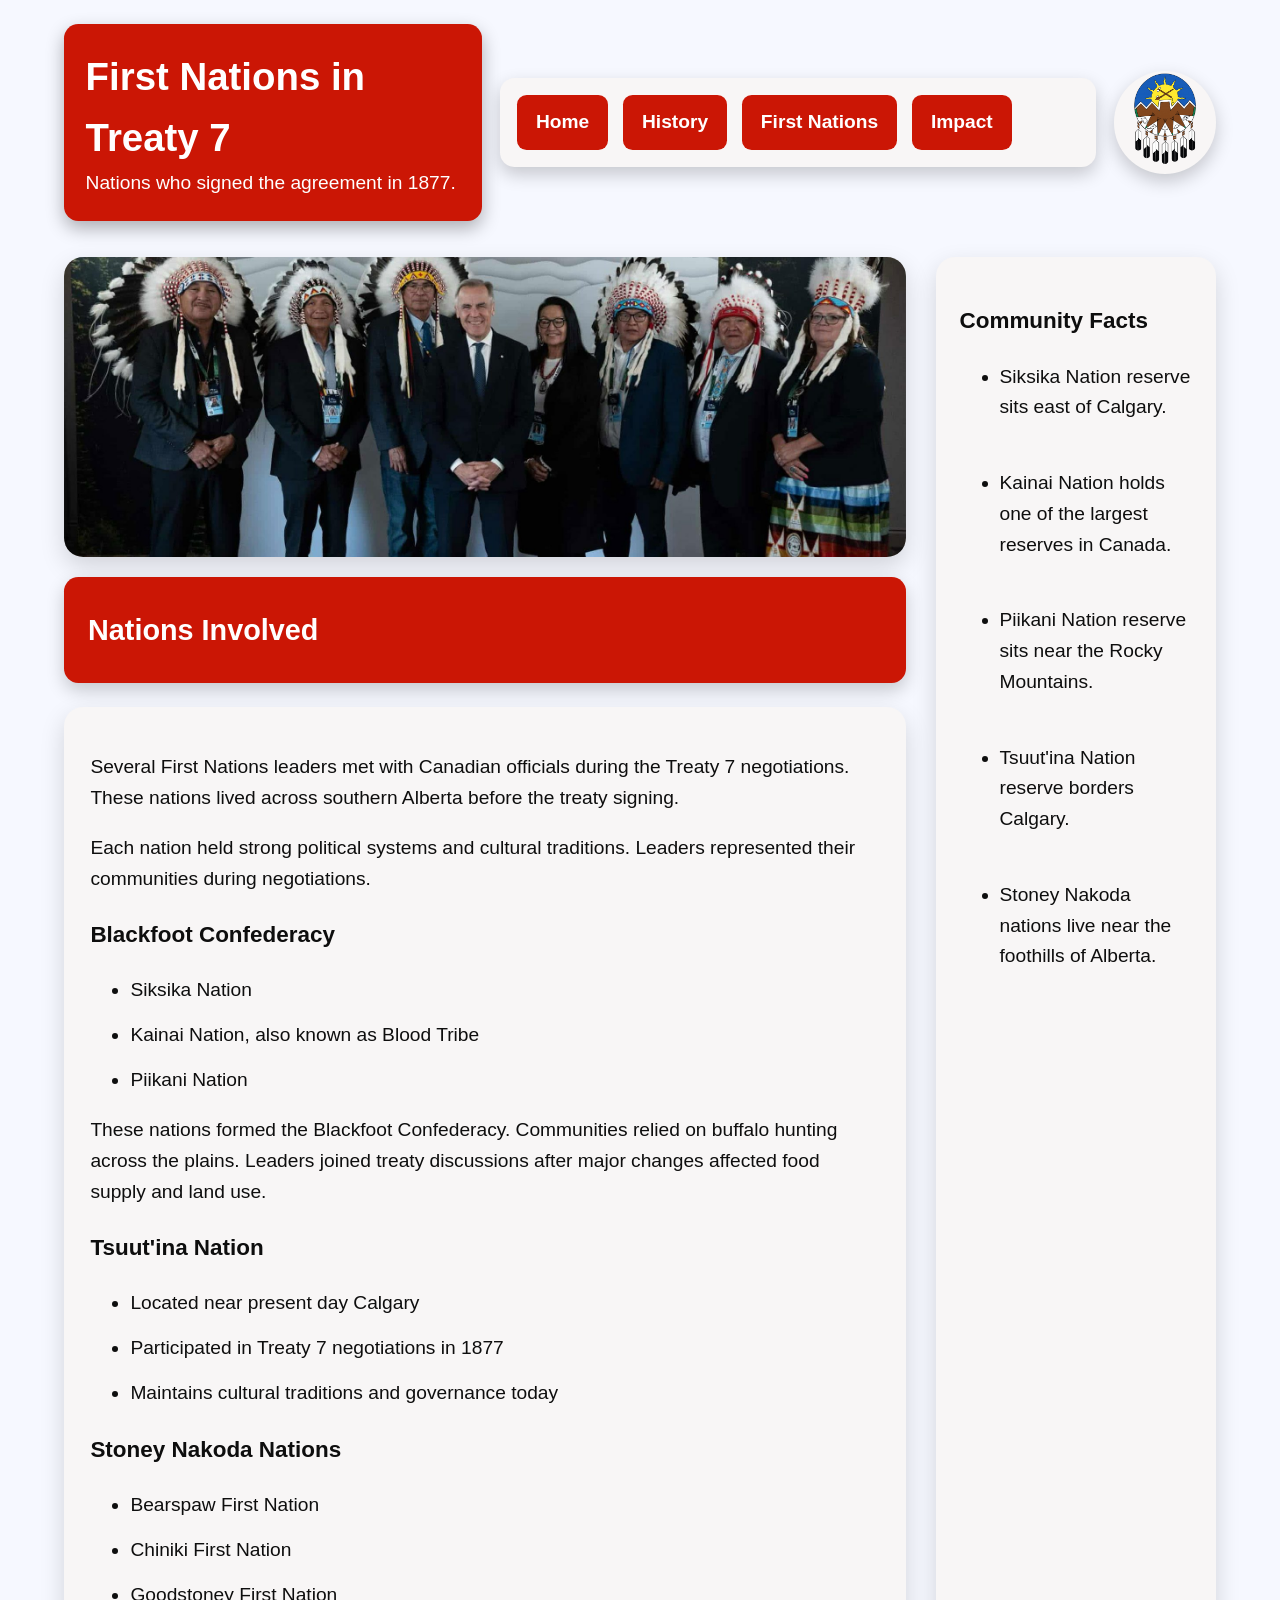
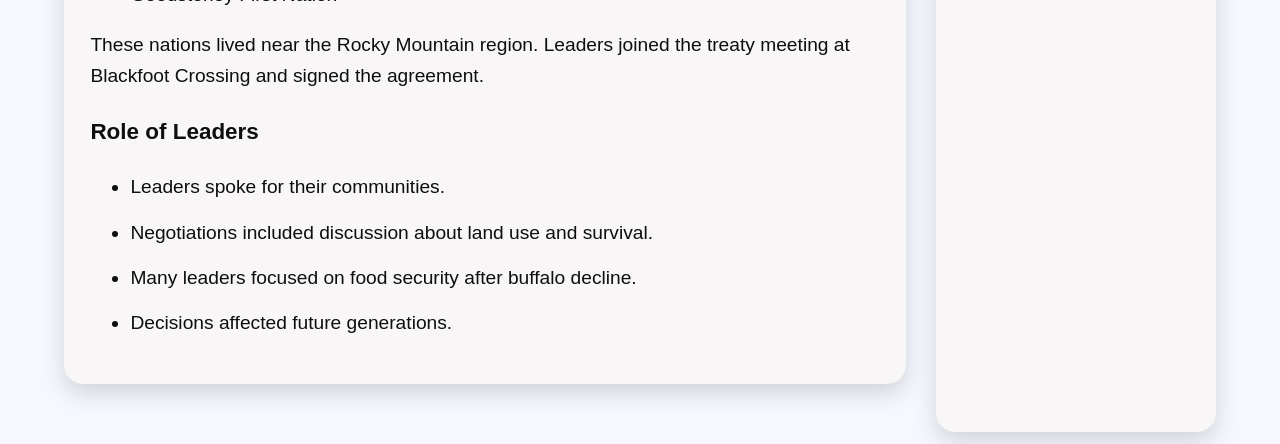
==== commit 0ae78642: "Add comments to HTML files for documentation" ====
--- a/firstnations.html
+++ b/firstnations.html
@@ -1,3 +1,10 @@
+<!--
+  name: Matias Guzman
+  Course: Web Development
+  teacher: Mr.hardman
+  school: PTC
+  Date last modified: may 14, 2026
+-->
 <!doctype html>
 <html>
   <head>
--- a/styling/style-sheet.css
+++ b/styling/style-sheet.css
@@ -1,10 +1,14 @@
-/* Reset default browser margin and set global styles */
 body {
   margin: 0;
   font-family: Arial, sans-serif;
   /* Light background color - adjusted for better browser compatibility */
   background-color: oklch(98% 0.01 271);
   color: #0e0e0e;
+  font-size: clamp(
+    0.9rem,
+    1vw + 0.5rem,
+    1.2rem
+  ); /* Fluid typography - scales with viewport */
   line-height: 1.6; /* Improves readability */
 }
 
@@ -12,7 +16,7 @@
 header,
 main {
   width: 90%;
-  max-width: 1200px; /* Prevents site from getting too wide on huge monitors */
+  max-width: 75rem; /* Prevents site from getting too wide on huge monitors */
   margin: auto;
 }
 
@@ -22,17 +26,19 @@
   display: flex;
   align-items: center;
   justify-content: space-between;
-  margin-top: 20px;
-  gap: 15px; /* Adds consistent spacing between flex items */
+  flex-wrap: wrap; /* Allows items to wrap on small screens */
+  margin-top: 1.25em;
+  gap: 0.9375em; /* Adds consistent spacing between flex items */
 }
 
 .heading {
   background-color: #cb1605;
   color: white;
-  padding: 18px;
-  border-radius: 12px;
-  box-shadow: 0 6px 15px rgba(0, 0, 0, 0.3);
+  padding: 1.125em;
+  border-radius: 0.75em;
+  box-shadow: 0 0.375em 0.9375em rgba(0, 0, 0, 0.3);
   flex: 2;
+  min-width: 12em; /* Prevents it from getting too squished */
   transition: transform 0.3s;
 }
 
@@ -42,26 +48,28 @@
 }
 
 .heading:hover {
-  transform: translateY(-3px);
+  transform: translateY(-0.1875em);
 }
 
 /* ===== NAVIGATION BAR ===== */
 
 .nav {
   background-color: #f8f6f6;
-  padding: 14px;
-  border-radius: 12px;
+  padding: 0.875em;
+  border-radius: 0.75em;
   flex: 3;
-  display: flex;
-  gap: 12px;
-  box-shadow: 0 6px 15px rgba(0, 0, 0, 0.2);
+  min-width: 12em; /* Prevents it from getting too squished */
+  display: flex;
+  flex-wrap: wrap; /* Nav links wrap instead of overflow */
+  gap: 0.75em;
+  box-shadow: 0 0.375em 0.9375em rgba(0, 0, 0, 0.2);
 }
 
 .nav a {
   background-color: #cb1605;
   color: #ffffff;
-  padding: 10px 16px;
-  border-radius: 8px;
+  padding: 0.625em 1em;
+  border-radius: 0.5em;
   text-decoration: none;
   font-weight: bold;
   transition:
@@ -78,19 +86,19 @@
 
 #logo {
   background-color: #f8f6f6;
-  width: 110px;
-  height: 110px;
+  width: clamp(4em, 8vw, 6.875em); /* Shrinks fluidly with viewport */
+  height: clamp(4em, 8vw, 6.875em);
   border-radius: 50%;
   display: flex;
   align-items: center;
   justify-content: center;
-  box-shadow: 0 6px 15px rgba(0, 0, 0, 0.2);
+  box-shadow: 0 0.375em 0.9375em rgba(0, 0, 0, 0.2);
   transition: transform 0.3s;
   flex-shrink: 0; /* Prevents logo from squishing */
 }
 
 #logo img {
-  width: 70px;
+  width: 65%; /* Scales relative to logo container */
   height: auto;
 }
 
@@ -102,22 +110,24 @@
 
 main {
   display: flex;
-  gap: 25px; /* Modern way to handle spacing between columns */
-  margin-top: 30px;
-  margin-bottom: 50px;
+  flex-wrap: wrap; /* Columns stack on small screens */
+  gap: 1.5625em; /* Modern way to handle spacing between columns */
+  margin-top: 1.875em;
+  margin-bottom: 3.125em;
 }
 
 .left {
   flex: 3;
+  min-width: 18em; /* Collapses to full width below this */
 }
 
 .banner {
   background-color: #f8f6f6;
-  height: 300px; /* Matched to your HTML height */
-  border-radius: 16px;
+  height: clamp(10em, 25vw, 18.75em); /* Fluid height - shrinks with viewport */
+  border-radius: 1em;
   overflow: hidden; /* Ensures image doesn't bleed over rounded corners */
-  margin-bottom: 25px;
-  box-shadow: 0 8px 20px rgba(0, 0, 0, 0.15);
+  margin-bottom: 1.5625em;
+  box-shadow: 0 0.5em 1.25em rgba(0, 0, 0, 0.15);
   transition: transform 0.3s;
 }
 
@@ -128,28 +138,28 @@
 }
 
 .banner:hover {
-  transform: translateY(-4px);
+  transform: translateY(-0.25em);
 }
 
 .subheading {
   background-color: #cb1605;
   color: white;
-  padding: 5px 20px;
-  border-radius: 12px;
-  margin-bottom: 20px;
-  box-shadow: 0 6px 15px rgba(0, 0, 0, 0.2);
+  padding: 0.3125em 1.25em;
+  border-radius: 0.75em;
+  margin-bottom: 1.25em;
+  box-shadow: 0 0.375em 0.9375em rgba(0, 0, 0, 0.2);
 }
 
 .info {
   background-color: #f8f6f6;
-  padding: 22px;
-  border-radius: 16px;
-  box-shadow: 0 8px 20px rgba(0, 0, 0, 0.15);
+  padding: 1.375em;
+  border-radius: 1em;
+  box-shadow: 0 0.5em 1.25em rgba(0, 0, 0, 0.15);
 }
 
 /* Space out list items now that <br> tags are gone */
 ul li {
-  margin-bottom: 12px;
+  margin-bottom: 0.75em;
 }
 
 /* ===== SIDEBARS ===== */
@@ -157,9 +167,10 @@
 /* This container holds BOTH sidebars to stack them on the right */
 .sidebar-container {
   flex: 1;
+  min-width: 12em; /* Collapses to full width below this */
   display: flex;
   flex-direction: column;
-  gap: 25px;
+  gap: 1.5625em;
 }
 
 /* Applying styles to both sidebar classes */
@@ -171,14 +182,48 @@
 .funfacts,
 .geography {
   background-color: #f8f6f6;
-  padding: 20px;
-  border-radius: 16px;
-  box-shadow: 0 8px 20px rgba(0, 0, 0, 0.15);
+  padding: 1.25em;
+  border-radius: 1em;
+  box-shadow: 0 0.5em 1.25em rgba(0, 0, 0, 0.15);
   transition: transform 0.3s;
   height: 100%;
 }
 
 .funfacts:hover,
 .geography:hover {
-  transform: translateY(-4px);
-}
+  transform: translateY(-0.25em);
+}
+
+/* ===== RESPONSIVE BREAKPOINTS ===== */
+
+/* Tablet - stack sidebar below main content */
+@media (max-width: 48em) {
+  .top {
+    flex-direction: column;
+    align-items: stretch;
+  }
+
+  #logo {
+    align-self: center;
+  }
+
+  main {
+    flex-direction: column;
+  }
+
+  .sidebar-container {
+    flex-direction: row; /* Sidebars sit side by side on tablet */
+    flex-wrap: wrap;
+  }
+}
+
+/* Mobile - single column everything */
+@media (max-width: 30em) {
+  .sidebar-container {
+    flex-direction: column;
+  }
+
+  .nav {
+    justify-content: center;
+  }
+}
